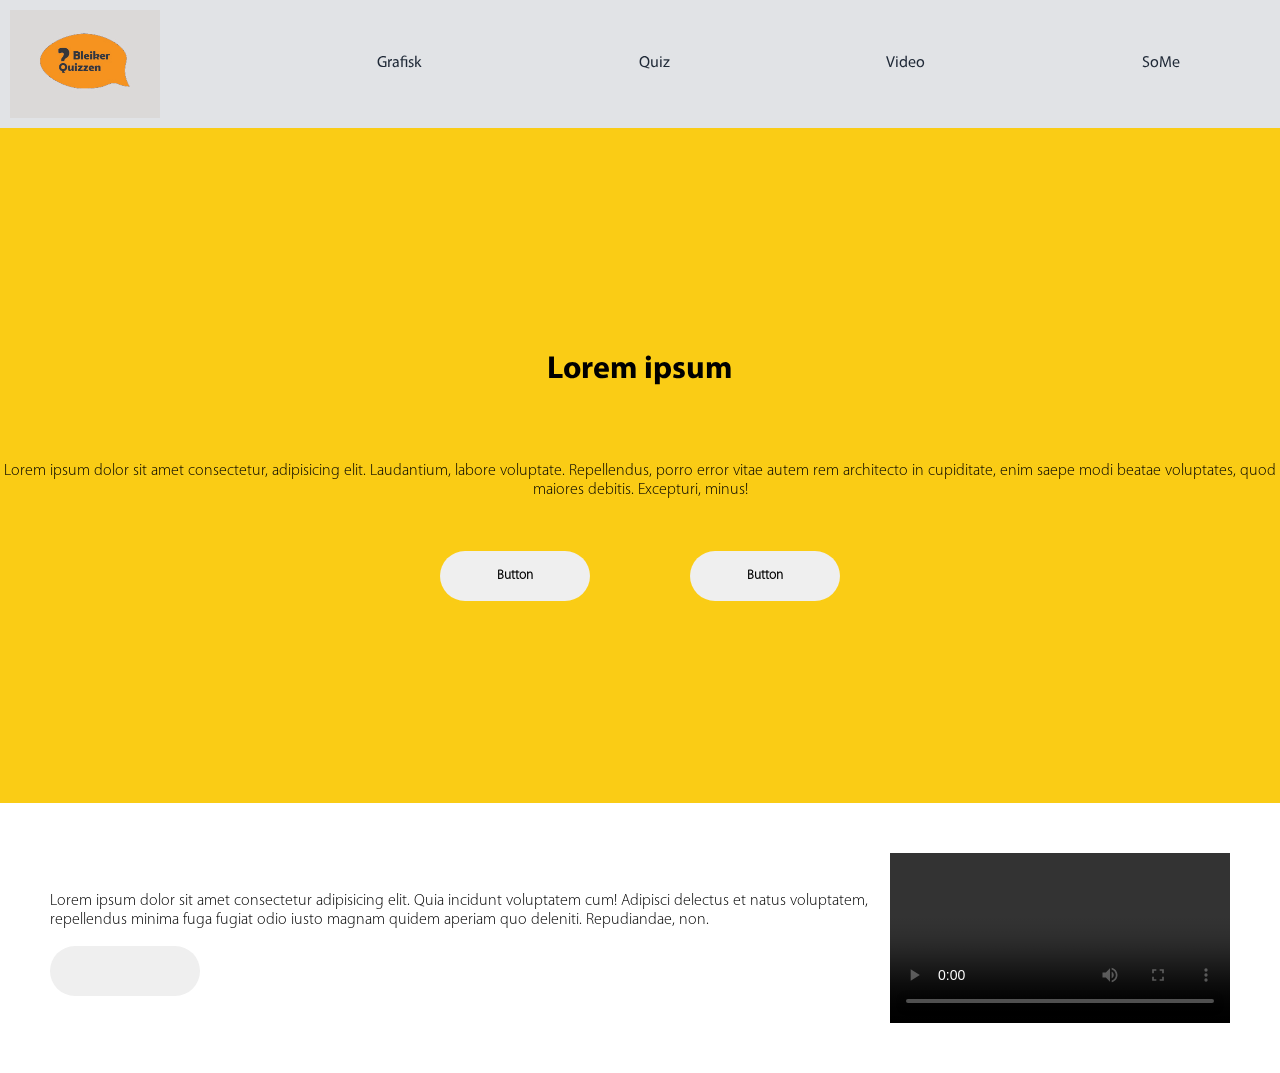
==== index.html @ f4da70f7 "adding Hero" ====
<!doctype html>
<html lang="en">
  <head>
    <meta charset="UTF-8" />
    <meta name="viewport" content="width=device-width, initial-scale=1.0" />
    <title>Document</title>
    <link rel="stylesheet" href="./css/main.css" />
  </head>
  <body>
    <div class="nav">
      <img class="logo" src="./img/test0.jpg" alt="" />
      <a href="">
        <p>Grafisk</p>
      </a>
      <a href="">
        <p>Quiz</p>
      </a>
      <a href="">
        <p>Video</p>
      </a>
      <a href="">
        <p>SoMe</p>
      </a>
    </div>
    <div class="hero">
      <h1>Lorem ipsum</h1>
      <p>
        Lorem ipsum dolor sit amet consectetur, adipisicing elit. Laudantium,
        labore voluptate. Repellendus, porro error vitae autem rem architecto in
        cupiditate, enim saepe modi beatae voluptates, quod maiores debitis.
        Excepturi, minus!
      </p>
      <div class="buttons">
        <button>Button</button>
        <button>Button</button>
      </div>
    </div>
    <div class="main-text">
      <div class="content">
        <div class="text-button">
          <p>Lorem ipsum dolor sit amet consectetur adipisicing elit. Quia incidunt voluptatem cum! Adipisci delectus et natus voluptatem, repellendus minima fuga fugiat odio iusto magnam quidem aperiam quo deleniti. Repudiandae, non.</p>
          <button></button>
        </div>
        <video width="600" controls>
  <source src="https://www.w3schools.com/html/mov_bbb.mp4" type="video/mp4">
  Feil
</video>
      </div>
    </div>
    <footer></footer>
  </body>
</html>
---- css/main.css ----
body {
    margin: 0;
}

.nav {
    display: flex;
    align-items: center;
    justify-content: space-between;
    background-color: #e1e3e6;
    padding: 10px;
    padding-right: 100px;

}

.logo {
    width: 150px;
}

a {
    text-decoration: none;
    color: inherit;
}

.nav>a>p {
    font-family: "head", sans-serif;
}

@font-face {
    font-family: "logo";
    src: url("../fonts/Berlin\ Sans\ FB\ Demi\ Bold.ttf") format("truetype");
}

@font-face {
    font-family: "head";
    src: url("../fonts/Myriad\ Variable\ Concept.ttf") format("truetype");
}

@font-face {
    font-family: "text";
    src: url("../fonts/MyriadPro-Light.otf") format("truetype");
}

.hero {
    display: flex;
    flex-direction: column;
    align-items: center;
    justify-content: center;
    text-align: center;
    background-color: #FACC15;
    height: 75vh;
    gap: 35px;
}

h1 {
    font-family: "head", sans-serif;
}

p {
    font-family: "text", sans-serif;
}

button {
    border-style: none;
    width: 150px;
    height: 50px;
    font-family: "text", sans-serif;
    border-radius: 100px;
    /* background-color: #e1e3e6; */
    font-weight: bold;

}

.buttons {
    display: flex;
    justify-content: center;
    align-items: center;
    flex-direction: row;
    gap: 100px;
}

.nav a {
    color: #1F2937;
    transition: color 0.3s ease;
}

.nav a:hover {
    color: #2563EB;
}

.main-text {
    display: flex;
    flex-direction: column;
    justify-content: center;
    align-items: center;
}

.content {
    display: flex;
    justify-content: center;
    align-items: center;
    flex-direction: row;
    padding: 50px;
}
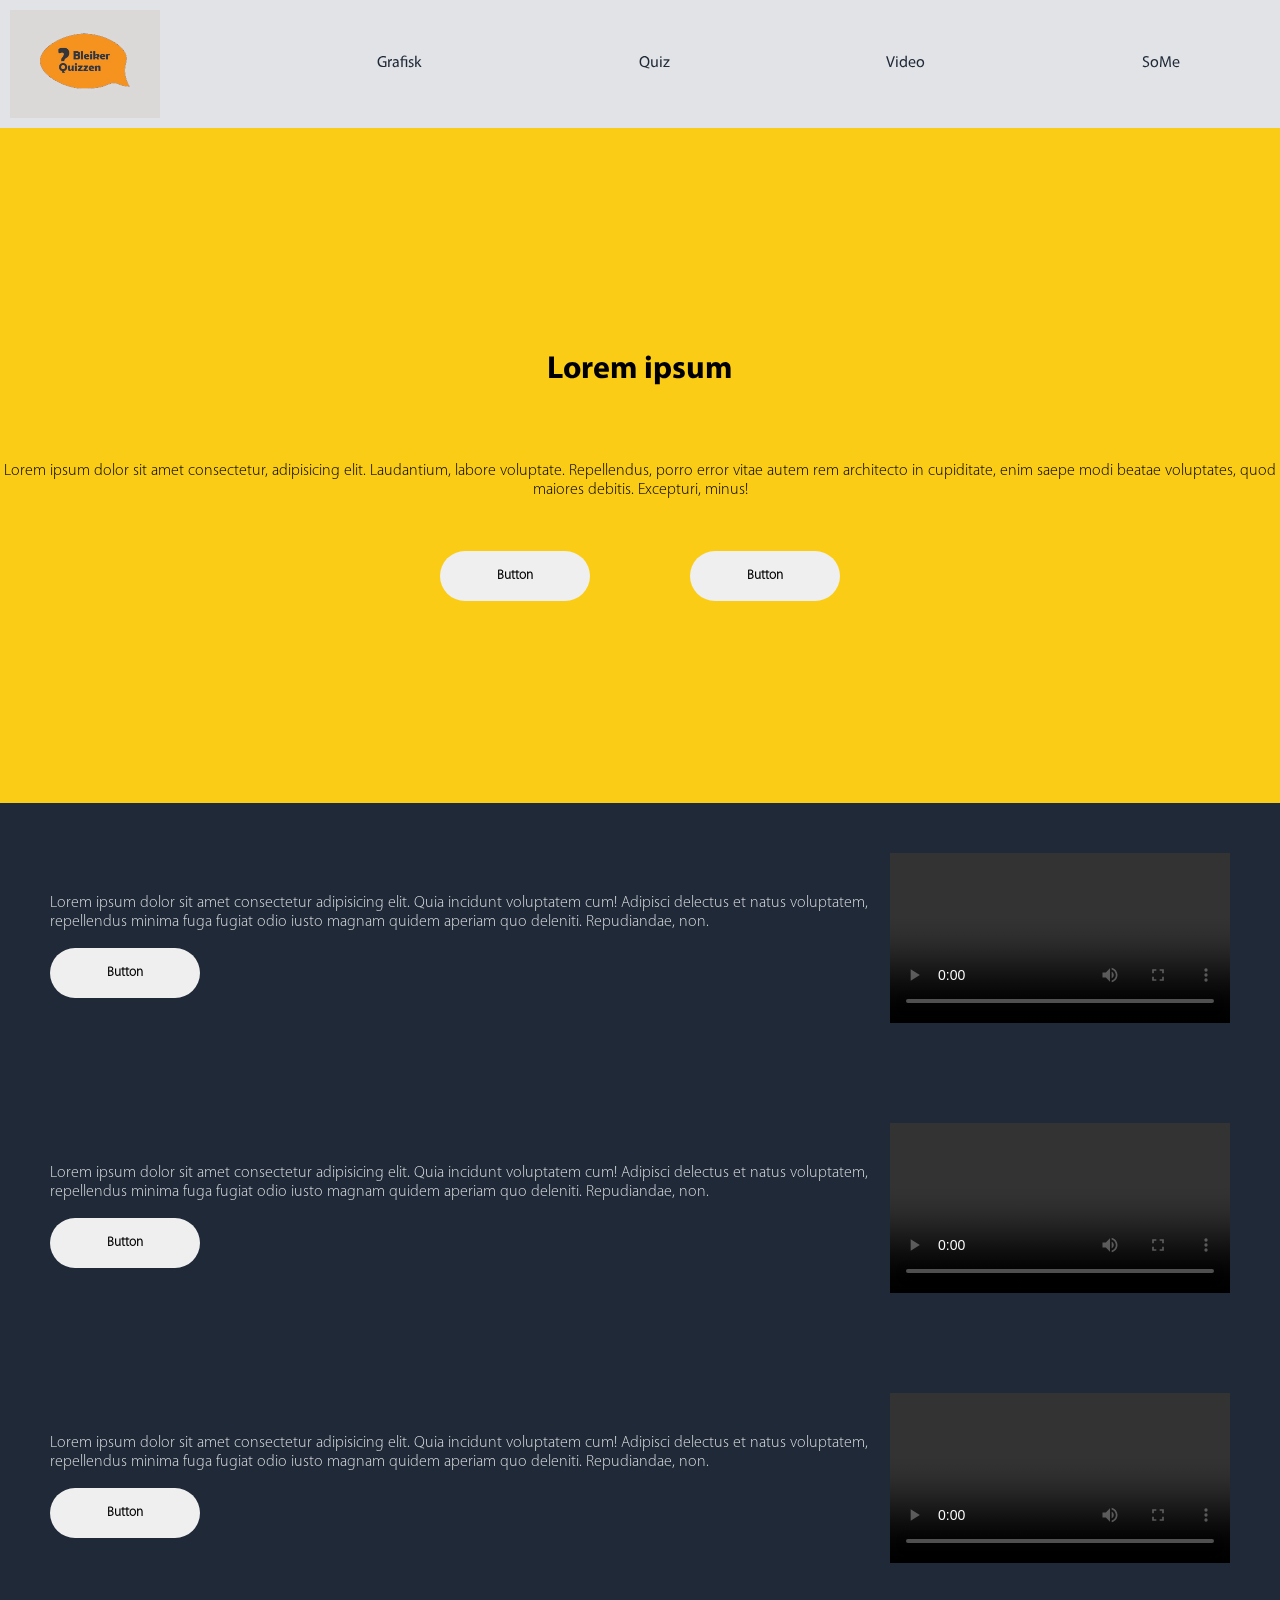
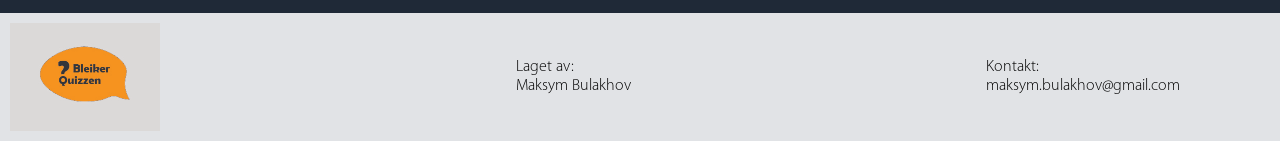
==== commit 6a167906: "adding video and footer" ====
--- a/index.html
+++ b/index.html
@@ -38,15 +38,63 @@
     <div class="main-text">
       <div class="content">
         <div class="text-button">
-          <p>Lorem ipsum dolor sit amet consectetur adipisicing elit. Quia incidunt voluptatem cum! Adipisci delectus et natus voluptatem, repellendus minima fuga fugiat odio iusto magnam quidem aperiam quo deleniti. Repudiandae, non.</p>
-          <button></button>
+          <p>
+            Lorem ipsum dolor sit amet consectetur adipisicing elit. Quia
+            incidunt voluptatem cum! Adipisci delectus et natus voluptatem,
+            repellendus minima fuga fugiat odio iusto magnam quidem aperiam quo
+            deleniti. Repudiandae, non.
+          </p>
+          <button>Button</button>
         </div>
         <video width="600" controls>
-  <source src="https://www.w3schools.com/html/mov_bbb.mp4" type="video/mp4">
-  Feil
-</video>
+          <source
+            src="https://www.w3schools.com/html/mov_bbb.mp4"
+            type="video/mp4"
+          />
+          Feil
+        </video>
+      </div>
+      <div class="content">
+        <div class="text-button">
+          <p>
+            Lorem ipsum dolor sit amet consectetur adipisicing elit. Quia
+            incidunt voluptatem cum! Adipisci delectus et natus voluptatem,
+            repellendus minima fuga fugiat odio iusto magnam quidem aperiam quo
+            deleniti. Repudiandae, non.
+          </p>
+          <button>Button</button>
+        </div>
+        <video width="600" controls>
+          <source
+            src="https://www.w3schools.com/html/mov_bbb.mp4"
+            type="video/mp4"
+          />
+          Feil
+        </video>
+      </div>
+      <div class="content">
+        <div class="text-button">
+          <p>
+            Lorem ipsum dolor sit amet consectetur adipisicing elit. Quia
+            incidunt voluptatem cum! Adipisci delectus et natus voluptatem,
+            repellendus minima fuga fugiat odio iusto magnam quidem aperiam quo
+            deleniti. Repudiandae, non.
+          </p>
+          <button>Button</button>
+        </div>
+        <video width="600" controls>
+          <source
+            src="https://www.w3schools.com/html/mov_bbb.mp4"
+            type="video/mp4"
+          />
+          Feil
+        </video>
       </div>
     </div>
-    <footer></footer>
+    <footer>
+      <img src="./img/test0.jpg" alt="" />
+      <a href=""><p>Laget av: <br>Maksym Bulakhov</p></a>
+      <a href=""><p>Kontakt: <br>maksym.bulakhov@gmail.com</p></a>
+    </footer>
   </body>
 </html>
--- a/css/main.css
+++ b/css/main.css
@@ -1,103 +1,120 @@
 body {
-    margin: 0;
+  margin: 0;
 }
 
 .nav {
-    display: flex;
-    align-items: center;
-    justify-content: space-between;
-    background-color: #e1e3e6;
-    padding: 10px;
-    padding-right: 100px;
-
+  display: flex;
+  align-items: center;
+  justify-content: space-between;
+  background-color: #e1e3e6;
+  padding: 10px;
+  padding-right: 100px;
 }
 
 .logo {
-    width: 150px;
+  width: 150px;
 }
 
 a {
-    text-decoration: none;
-    color: inherit;
+  text-decoration: none;
+  color: inherit;
 }
 
-.nav>a>p {
-    font-family: "head", sans-serif;
+.nav > a > p {
+  font-family: "head", sans-serif;
 }
 
 @font-face {
-    font-family: "logo";
-    src: url("../fonts/Berlin\ Sans\ FB\ Demi\ Bold.ttf") format("truetype");
+  font-family: "logo";
+  src: url("../fonts/Berlin\ Sans\ FB\ Demi\ Bold.ttf") format("truetype");
 }
 
 @font-face {
-    font-family: "head";
-    src: url("../fonts/Myriad\ Variable\ Concept.ttf") format("truetype");
+  font-family: "head";
+  src: url("../fonts/Myriad\ Variable\ Concept.ttf") format("truetype");
 }
 
 @font-face {
-    font-family: "text";
-    src: url("../fonts/MyriadPro-Light.otf") format("truetype");
+  font-family: "text";
+  src: url("../fonts/MyriadPro-Light.otf") format("truetype");
 }
 
 .hero {
-    display: flex;
-    flex-direction: column;
-    align-items: center;
-    justify-content: center;
-    text-align: center;
-    background-color: #FACC15;
-    height: 75vh;
-    gap: 35px;
+  display: flex;
+  flex-direction: column;
+  align-items: center;
+  justify-content: center;
+  text-align: center;
+  background-color: #facc15;
+  height: 75vh;
+  gap: 35px;
 }
 
 h1 {
-    font-family: "head", sans-serif;
+  font-family: "head", sans-serif;
 }
 
 p {
-    font-family: "text", sans-serif;
+  font-family: "text", sans-serif;
 }
 
 button {
-    border-style: none;
-    width: 150px;
-    height: 50px;
-    font-family: "text", sans-serif;
-    border-radius: 100px;
-    /* background-color: #e1e3e6; */
-    font-weight: bold;
-
+  border-style: none;
+  width: 150px;
+  height: 50px;
+  font-family: "text", sans-serif;
+  border-radius: 100px;
+  /* background-color: #e1e3e6; */
+  font-weight: bold;
 }
 
 .buttons {
-    display: flex;
-    justify-content: center;
-    align-items: center;
-    flex-direction: row;
-    gap: 100px;
+  display: flex;
+  justify-content: center;
+  align-items: center;
+  flex-direction: row;
+  gap: 100px;
 }
 
 .nav a {
-    color: #1F2937;
-    transition: color 0.3s ease;
+  color: #1f2937;
+  transition: color 0.3s ease;
 }
 
 .nav a:hover {
-    color: #2563EB;
+  color: #2563eb;
 }
 
 .main-text {
-    display: flex;
-    flex-direction: column;
-    justify-content: center;
-    align-items: center;
+  display: flex;
+  flex-direction: column;
+  justify-content: center;
+  align-items: center;
+  background-color: #1f2937;
 }
 
 .content {
-    display: flex;
-    justify-content: center;
-    align-items: center;
-    flex-direction: row;
-    padding: 50px;
-}+  display: flex;
+  justify-content: center;
+  align-items: center;
+  flex-direction: row;
+  padding: 50px;
+}
+
+.text-button > p {
+  color: #e1e3e6;
+}
+
+footer {
+  display: flex;
+  flex-direction: row;
+  align-items: center;
+  justify-content: space-between;
+  background-color: #e1e3e6;
+  padding: 10px;
+  padding-right: 100px;
+}
+
+footer > img {
+  width: 150px;
+}
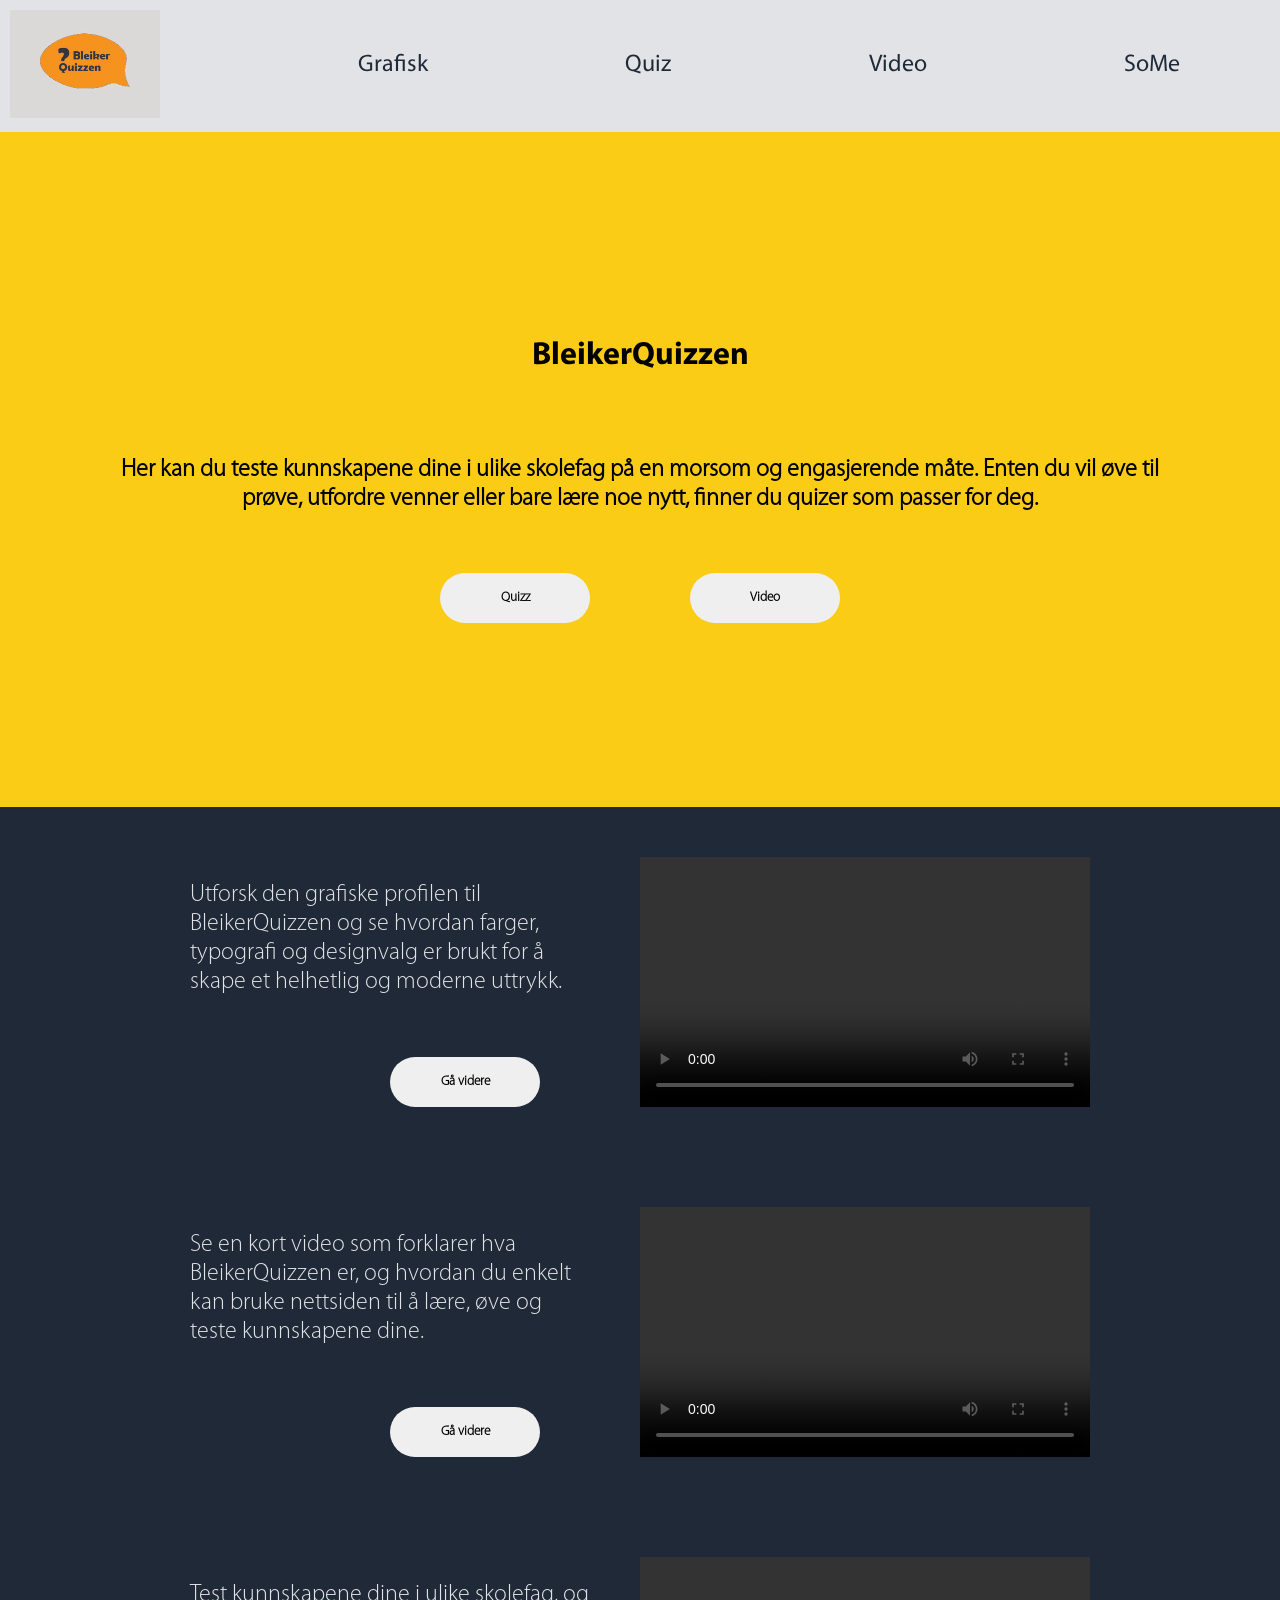
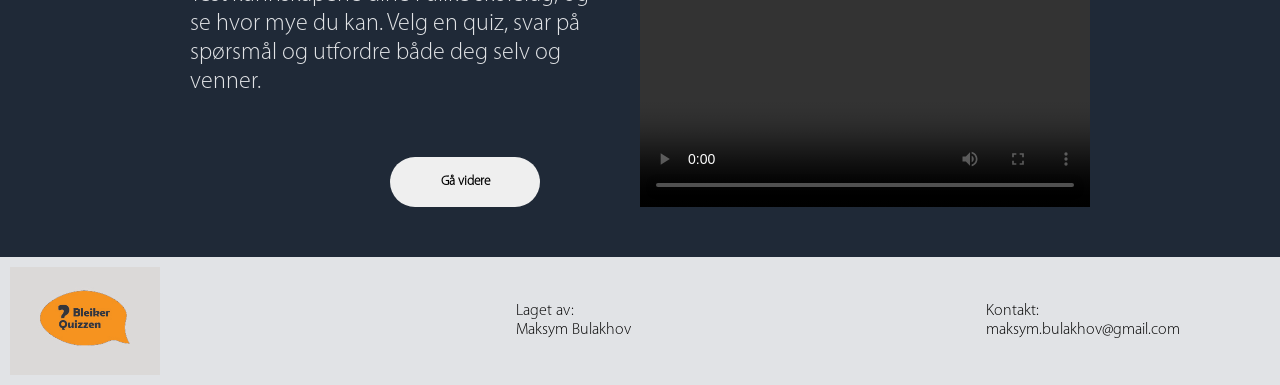
==== commit 9826e69a: "optimization" ====
--- a/index.html
+++ b/index.html
@@ -3,13 +3,15 @@
   <head>
     <meta charset="UTF-8" />
     <meta name="viewport" content="width=device-width, initial-scale=1.0" />
-    <title>Document</title>
+    <title>Home</title>
     <link rel="stylesheet" href="./css/main.css" />
   </head>
   <body>
     <div class="nav">
-      <img class="logo" src="./img/test0.jpg" alt="" />
-      <a href="">
+      <a href="./index.html"
+        ><img class="logo" src="./img/test0.jpg" alt=""
+      /></a>
+      <a href="./html/grafisk.html">
         <p>Grafisk</p>
       </a>
       <a href="">
@@ -23,28 +25,26 @@
       </a>
     </div>
     <div class="hero">
-      <h1>Lorem ipsum</h1>
+      <h1>BleikerQuizzen</h1>
       <p>
-        Lorem ipsum dolor sit amet consectetur, adipisicing elit. Laudantium,
-        labore voluptate. Repellendus, porro error vitae autem rem architecto in
-        cupiditate, enim saepe modi beatae voluptates, quod maiores debitis.
-        Excepturi, minus!
+        Her kan du teste kunnskapene dine i ulike skolefag på en morsom og
+        engasjerende måte. Enten du vil øve til prøve, utfordre venner eller
+        bare lære noe nytt, finner du quizer som passer for deg.
       </p>
       <div class="buttons">
-        <button>Button</button>
-        <button>Button</button>
+        <button>Quizz</button>
+        <button>Video</button>
       </div>
     </div>
     <div class="main-text">
       <div class="content">
         <div class="text-button">
           <p>
-            Lorem ipsum dolor sit amet consectetur adipisicing elit. Quia
-            incidunt voluptatem cum! Adipisci delectus et natus voluptatem,
-            repellendus minima fuga fugiat odio iusto magnam quidem aperiam quo
-            deleniti. Repudiandae, non.
+            Utforsk den grafiske profilen til BleikerQuizzen og se hvordan
+            farger, typografi og designvalg er brukt for å skape et helhetlig og
+            moderne uttrykk.
           </p>
-          <button>Button</button>
+          <button>Gå videre</button>
         </div>
         <video width="600" controls>
           <source
@@ -57,12 +57,10 @@
       <div class="content">
         <div class="text-button">
           <p>
-            Lorem ipsum dolor sit amet consectetur adipisicing elit. Quia
-            incidunt voluptatem cum! Adipisci delectus et natus voluptatem,
-            repellendus minima fuga fugiat odio iusto magnam quidem aperiam quo
-            deleniti. Repudiandae, non.
+            Se en kort video som forklarer hva BleikerQuizzen er, og hvordan du
+            enkelt kan bruke nettsiden til å lære, øve og teste kunnskapene dine.
           </p>
-          <button>Button</button>
+          <button>Gå videre</button>
         </div>
         <video width="600" controls>
           <source
@@ -75,12 +73,10 @@
       <div class="content">
         <div class="text-button">
           <p>
-            Lorem ipsum dolor sit amet consectetur adipisicing elit. Quia
-            incidunt voluptatem cum! Adipisci delectus et natus voluptatem,
-            repellendus minima fuga fugiat odio iusto magnam quidem aperiam quo
-            deleniti. Repudiandae, non.
+            Test kunnskapene dine i ulike skolefag, og se hvor mye du kan. Velg
+            en quiz, svar på spørsmål og utfordre både deg selv og venner.
           </p>
-          <button>Button</button>
+          <button>Gå videre</button>
         </div>
         <video width="600" controls>
           <source
@@ -93,8 +89,12 @@
     </div>
     <footer>
       <img src="./img/test0.jpg" alt="" />
-      <a href=""><p>Laget av: <br>Maksym Bulakhov</p></a>
-      <a href=""><p>Kontakt: <br>maksym.bulakhov@gmail.com</p></a>
+      <a href=""
+        ><p>Laget av: <br />Maksym Bulakhov</p></a
+      >
+      <a href=""
+        ><p>Kontakt: <br />maksym.bulakhov@gmail.com</p></a
+      >
     </footer>
   </body>
 </html>
--- a/css/main.css
+++ b/css/main.css
@@ -22,6 +22,7 @@
 
 .nav > a > p {
   font-family: "head", sans-serif;
+  font-size: 1.5rem;
 }
 
 @font-face {
@@ -64,7 +65,6 @@
   height: 50px;
   font-family: "text", sans-serif;
   border-radius: 100px;
-  /* background-color: #e1e3e6; */
   font-weight: bold;
 }
 
@@ -93,16 +93,9 @@
   background-color: #1f2937;
 }
 
-.content {
-  display: flex;
-  justify-content: center;
-  align-items: center;
-  flex-direction: row;
-  padding: 50px;
-}
-
 .text-button > p {
   color: #e1e3e6;
+  font-size: 1.5rem;
 }
 
 footer {
@@ -118,3 +111,40 @@
 footer > img {
   width: 150px;
 }
+
+.hero>p {
+    font-size: 1.5rem;
+    font-weight: bold;
+    padding-inline: 100px;
+}
+
+.text-button {
+    display: flex;
+    flex-direction: column;
+}
+
+.text-button>button {
+    margin-left: auto;
+    margin-right: 50px;
+}
+
+.content {
+    display: flex;
+    justify-content: center;
+    align-items: stretch;
+    padding: 50px;
+    gap: 50px;
+}
+
+.text-button {
+    display: flex;
+    flex-direction: column;
+    justify-content: space-between;
+    max-width: 400px;
+}
+
+video {
+    width: 450px;
+    height: 250px;
+    object-fit: cover;
+}
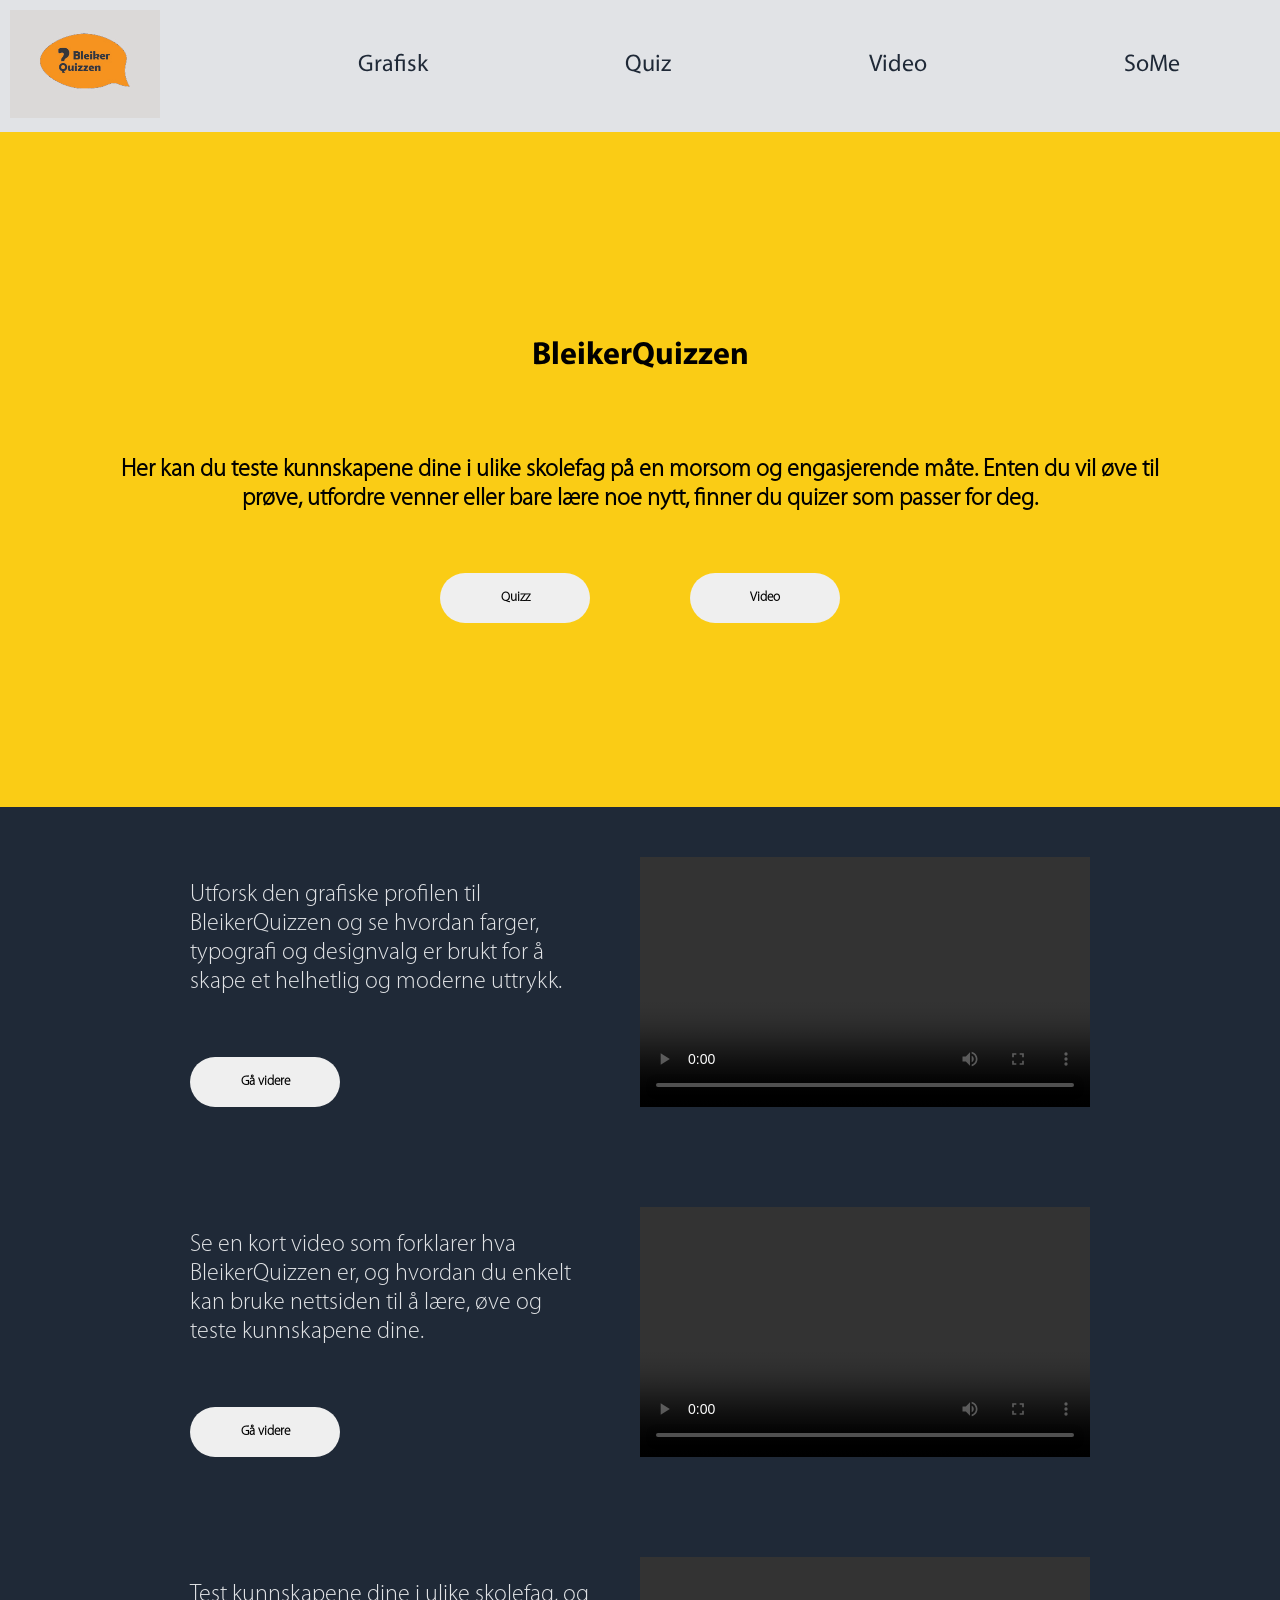
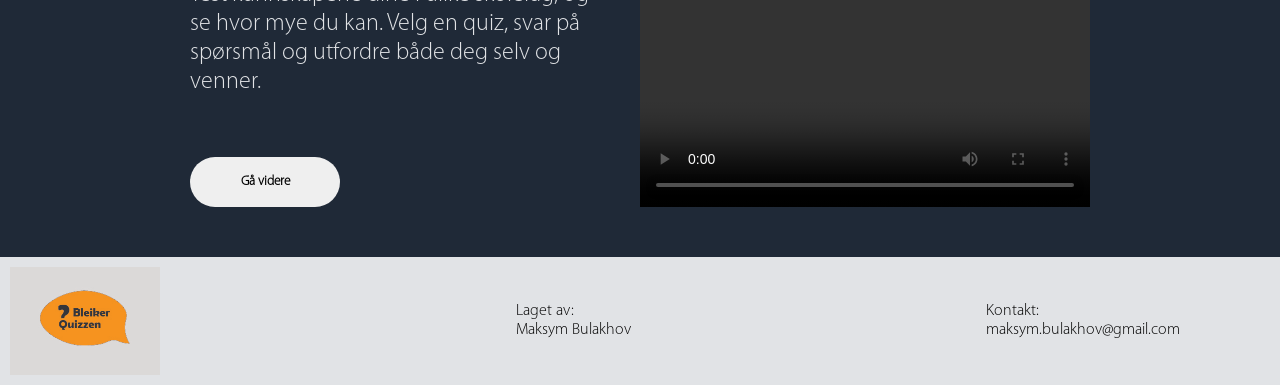
==== commit 1383bf72: "functions for buttons" ====
--- a/index.html
+++ b/index.html
@@ -14,10 +14,10 @@
       <a href="./html/grafisk.html">
         <p>Grafisk</p>
       </a>
-      <a href="">
+      <a href="./html/quiz.html">
         <p>Quiz</p>
       </a>
-      <a href="">
+      <a href="./html/video.html">
         <p>Video</p>
       </a>
       <a href="">
@@ -32,8 +32,8 @@
         bare lære noe nytt, finner du quizer som passer for deg.
       </p>
       <div class="buttons">
-        <button>Quizz</button>
-        <button>Video</button>
+        <a href="./html/quiz.html"><button>Quizz</button></a>
+        <a href="./html/video.html"><button>Video</button></a>
       </div>
     </div>
     <div class="main-text">
@@ -44,7 +44,7 @@
             farger, typografi og designvalg er brukt for å skape et helhetlig og
             moderne uttrykk.
           </p>
-          <button>Gå videre</button>
+          <a href="./html/grafisk.html"><button>Gå videre</button></a>
         </div>
         <video width="600" controls>
           <source
@@ -58,9 +58,10 @@
         <div class="text-button">
           <p>
             Se en kort video som forklarer hva BleikerQuizzen er, og hvordan du
-            enkelt kan bruke nettsiden til å lære, øve og teste kunnskapene dine.
+            enkelt kan bruke nettsiden til å lære, øve og teste kunnskapene
+            dine.
           </p>
-          <button>Gå videre</button>
+          <a href="./html/video.html"><button>Gå videre</button></a>
         </div>
         <video width="600" controls>
           <source
@@ -76,7 +77,7 @@
             Test kunnskapene dine i ulike skolefag, og se hvor mye du kan. Velg
             en quiz, svar på spørsmål og utfordre både deg selv og venner.
           </p>
-          <button>Gå videre</button>
+          <a href="./html/quiz.html"><button>Gå videre</button></a>
         </div>
         <video width="600" controls>
           <source
@@ -89,12 +90,8 @@
     </div>
     <footer>
       <img src="./img/test0.jpg" alt="" />
-      <a href=""
-        ><p>Laget av: <br />Maksym Bulakhov</p></a
-      >
-      <a href=""
-        ><p>Kontakt: <br />maksym.bulakhov@gmail.com</p></a
-      >
+      <p>Laget av: <br />Maksym Bulakhov</p>
+      <p>Kontakt: <br />maksym.bulakhov@gmail.com</p>
     </footer>
   </body>
 </html>
--- a/css/main.css
+++ b/css/main.css
@@ -112,39 +112,121 @@
   width: 150px;
 }
 
-.hero>p {
-    font-size: 1.5rem;
-    font-weight: bold;
-    padding-inline: 100px;
+.hero > p {
+  font-size: 1.5rem;
+  font-weight: bold;
+  padding-inline: 100px;
 }
 
 .text-button {
-    display: flex;
-    flex-direction: column;
-}
-
-.text-button>button {
-    margin-left: auto;
-    margin-right: 50px;
+  display: flex;
+  flex-direction: column;
+}
+
+.text-button > button {
+  margin-left: auto;
+  margin-right: 50px;
 }
 
 .content {
-    display: flex;
-    justify-content: center;
-    align-items: stretch;
-    padding: 50px;
-    gap: 50px;
+  display: flex;
+  justify-content: center;
+  align-items: stretch;
+  padding: 50px;
+  gap: 50px;
 }
 
 .text-button {
-    display: flex;
-    flex-direction: column;
-    justify-content: space-between;
-    max-width: 400px;
+  display: flex;
+  flex-direction: column;
+  justify-content: space-between;
+  max-width: 400px;
 }
 
 video {
-    width: 450px;
-    height: 250px;
-    object-fit: cover;
-}
+  width: 450px;
+  height: 250px;
+  object-fit: cover;
+}
+
+.images {
+  display: flex;
+  align-items: center;
+  justify-content: center;
+  padding-block: 50px;
+}
+
+.download-box {
+  display: flex;
+  align-items: center;
+  justify-content: center;
+  padding-bottom: 50px;
+}
+
+.quiz-container {
+  max-width: 700px;
+  margin: 50px auto;
+  background: white;
+  padding: 30px;
+  border-radius: 15px;
+  text-align: center;
+  box-shadow: 0 0 15px rgba(0, 0, 0, 0.1);
+  height: 100vh;
+}
+
+#answers button {
+  width: 100%;
+  margin: 10px 0;
+  padding: 12px;
+  border-radius: 10px;
+  background: #2563eb;
+  color: white;
+  font-size: 16px;
+  cursor: pointer;
+}
+
+#answers button:hover {
+  background: #1e40af;
+}
+
+.correct {
+  background: #16a34a !important;
+}
+
+.wrong {
+  background: #dc2626 !important;
+}
+
+#nextBtn {
+  margin-top: 15px;
+  background: #facc15;
+}
+
+.hidden {
+  display: none;
+}
+
+#feedback {
+  font-size: 18px;
+  font-weight: bold;
+  margin-top: 10px;
+}
+
+input {
+  padding: 10px;
+  width: 60%;
+  margin-bottom: 15px;
+  border-radius: 8px;
+  border: 1px solid #ccc;
+}
+
+.video-container>video {
+  width: 100%;
+  margin-bottom: 15px;
+  border-radius: 10px;
+}
+
+.video-content>video {
+    width: 150vh;
+    height: 75vh;
+}
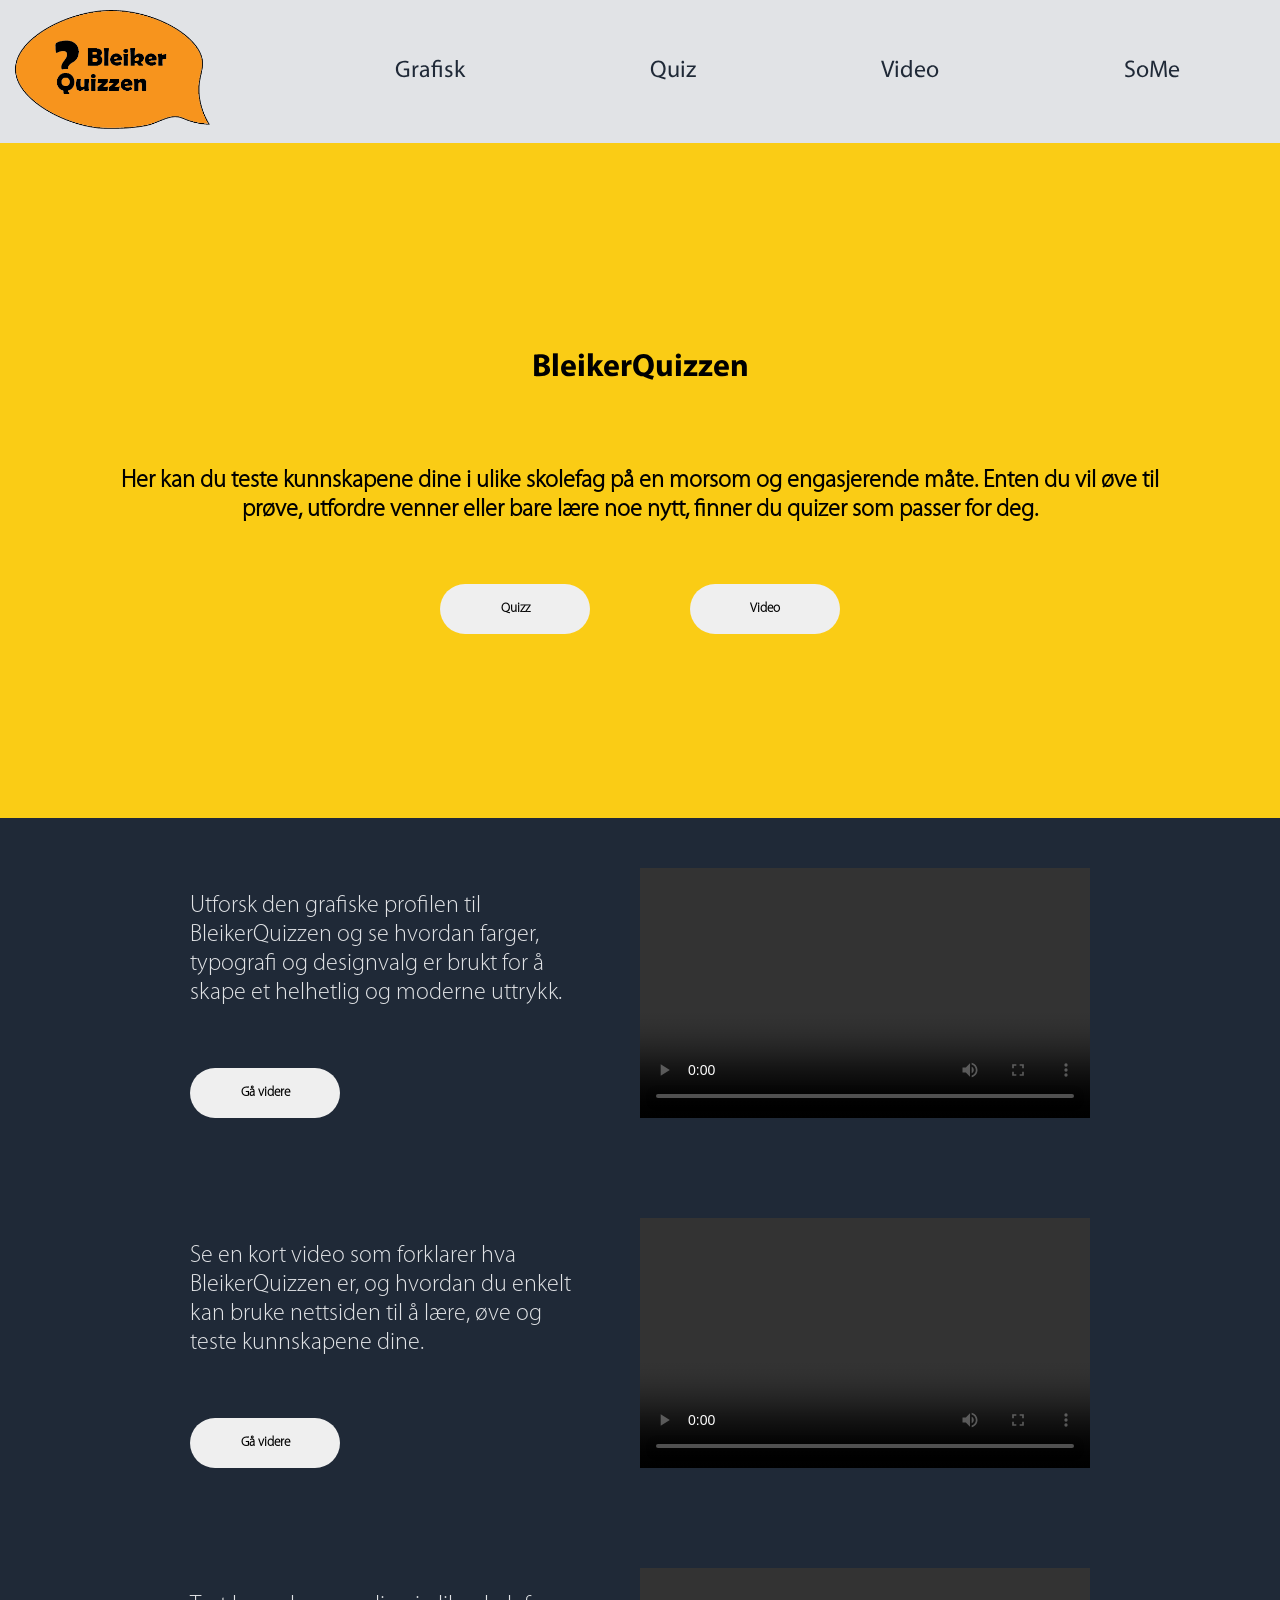
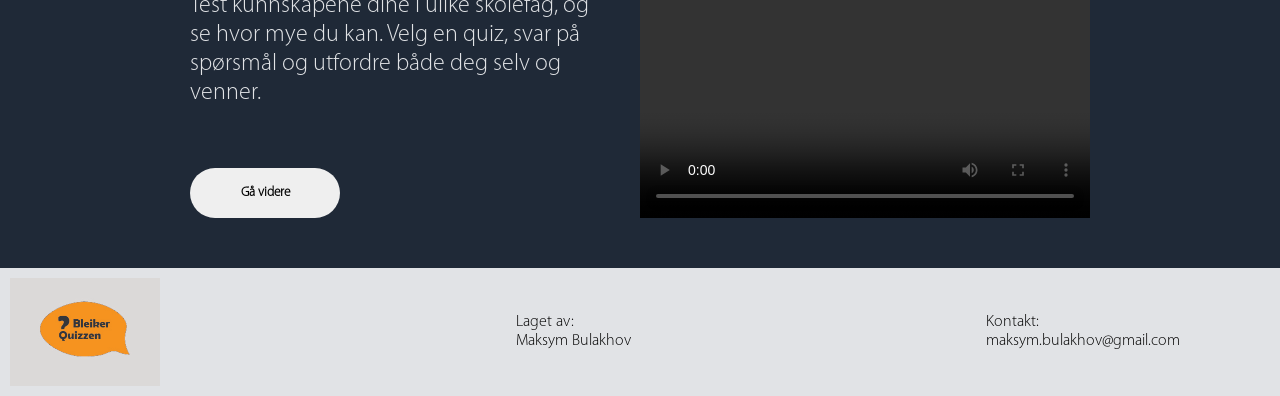
==== commit 9f2e816d: "large logo" ====
--- a/index.html
+++ b/index.html
@@ -9,7 +9,7 @@
   <body>
     <div class="nav">
       <a href="./index.html"
-        ><img class="logo" src="./img/test0.jpg" alt=""
+        ><img class="logo" src="./img/Asset 1@4x.png" alt=""
       /></a>
       <a href="./html/grafisk.html">
         <p>Grafisk</p>
--- a/css/main.css
+++ b/css/main.css
@@ -12,7 +12,7 @@
 }
 
 .logo {
-  width: 150px;
+  width: 200px;
 }
 
 a {
@@ -186,6 +186,7 @@
 }
 
 #answers button:hover {
+  /* background: #2563eb; */
   background: #1e40af;
 }
 
